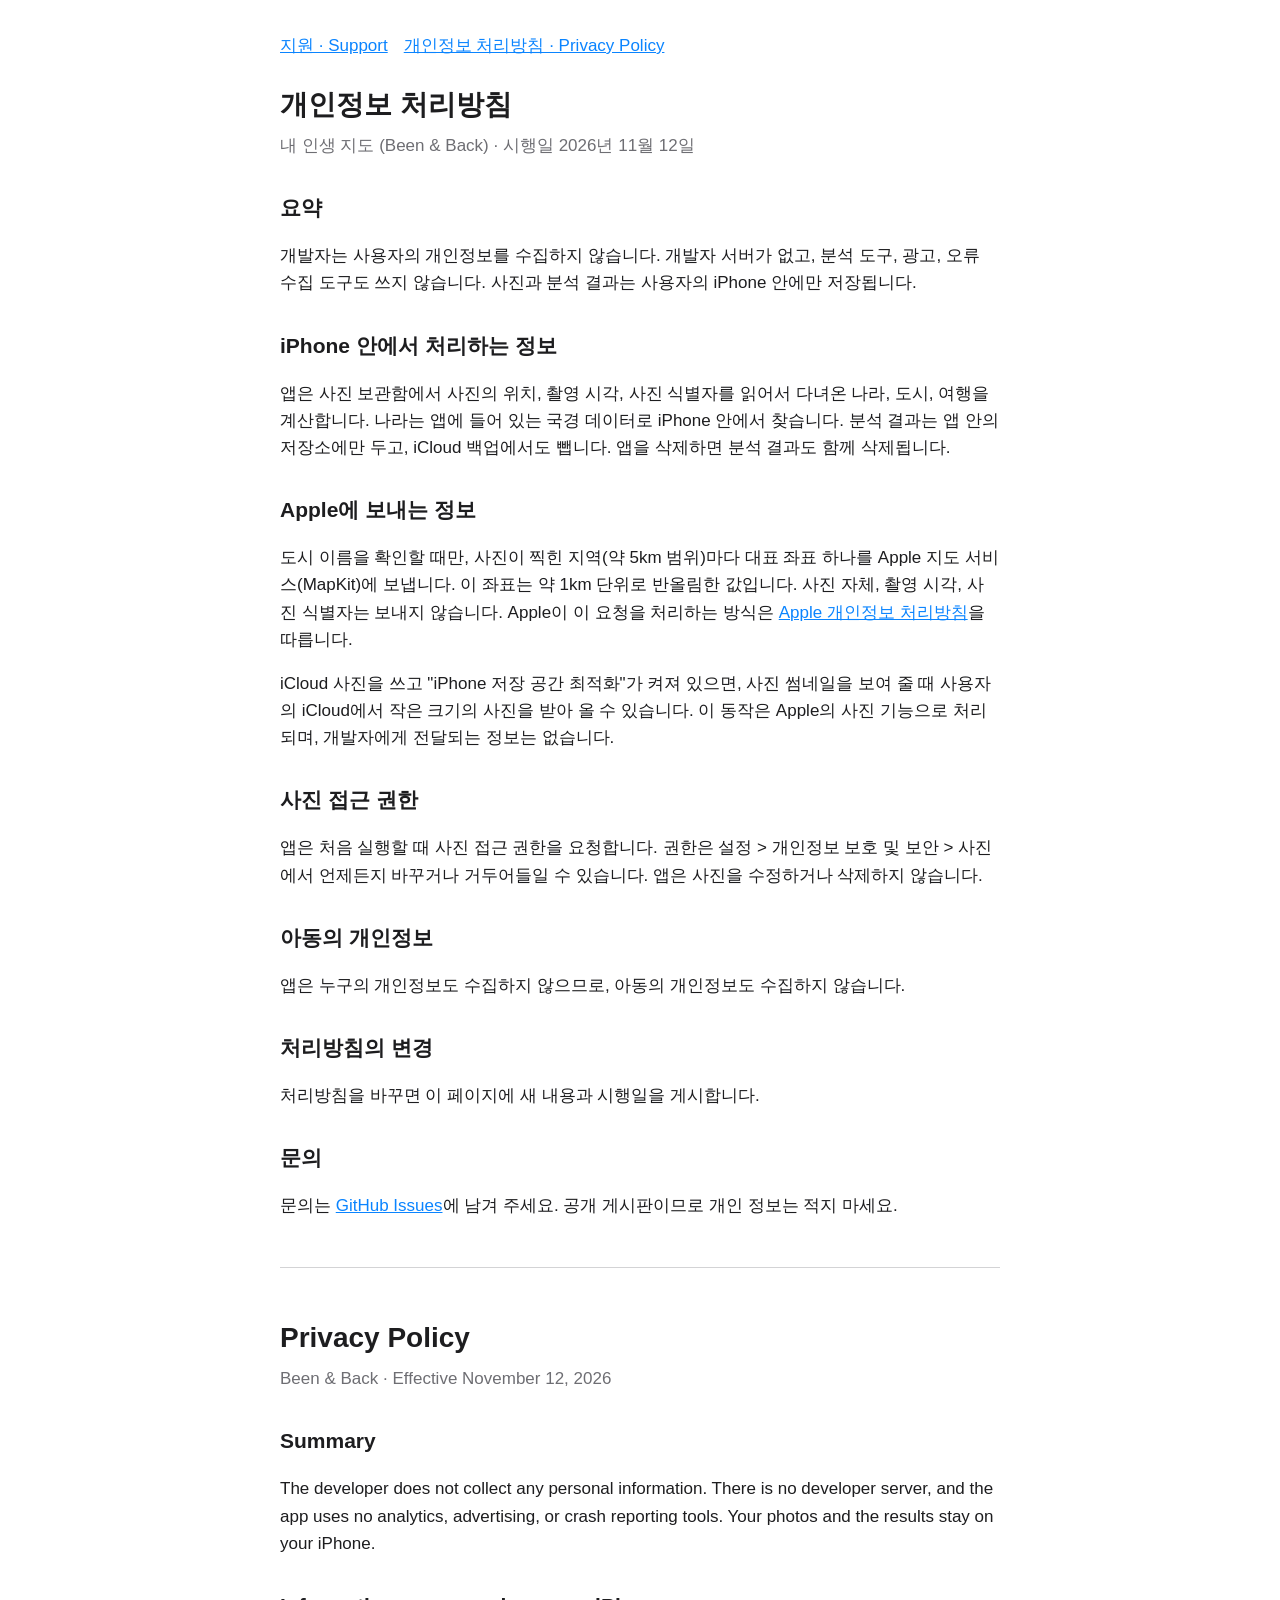
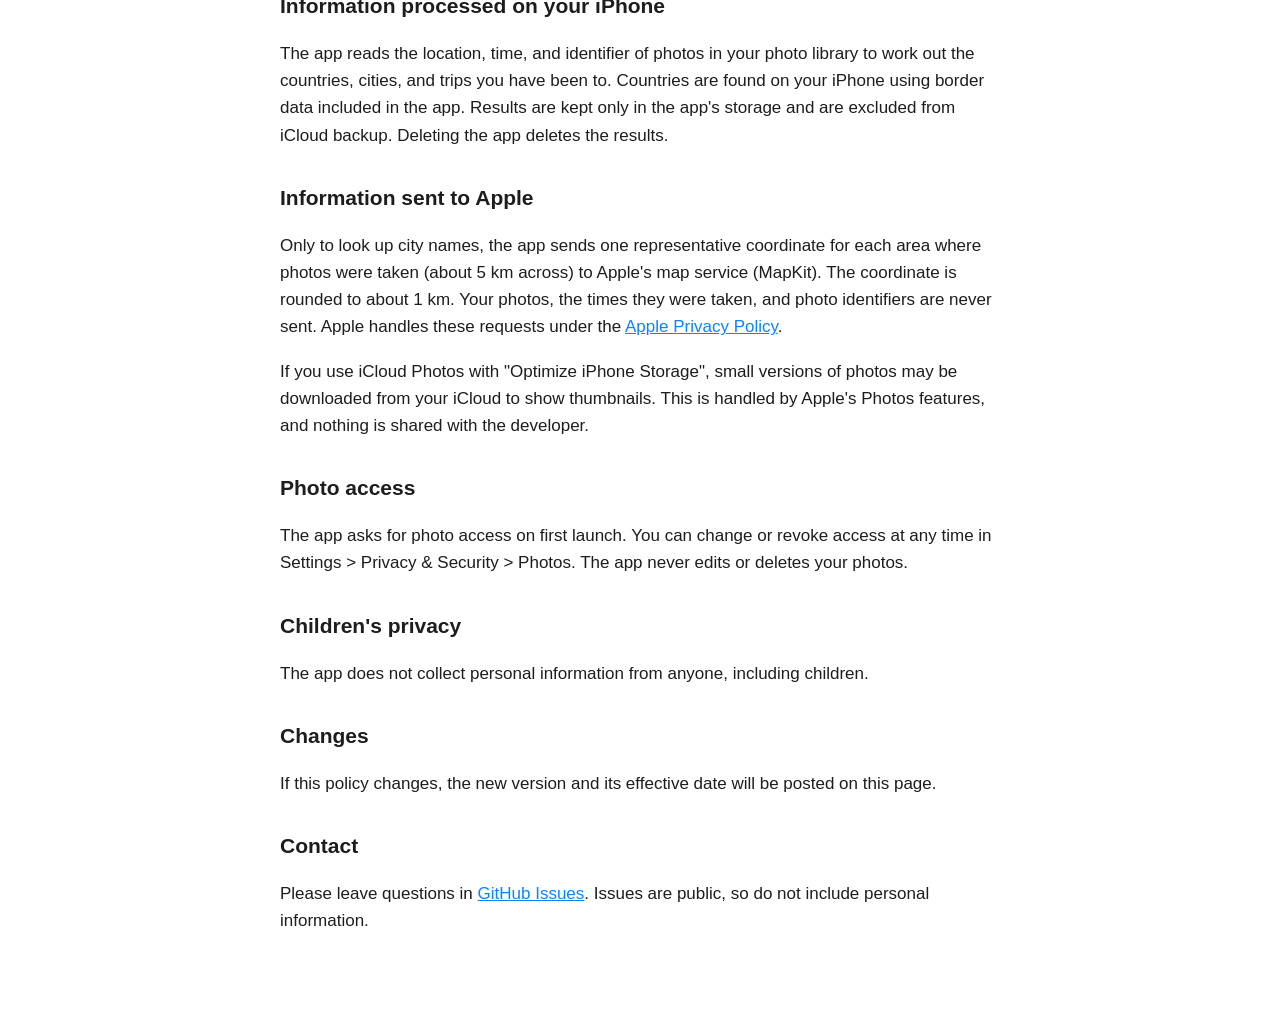
==== privacy.html @ 792a0f2b "Add support page and privacy policy Co-Authored-By: Claude Opus 5.5 <noreply@anthropic.com>" ====
<!doctype html>
<html lang="ko">
<head>
<meta charset="utf-8">
<meta name="viewport" content="width=device-width, initial-scale=1">
<title>내 인생 지도 (Been &amp; Back) 개인정보 처리방침</title>
<link rel="stylesheet" href="style.css">
</head>
<body>
<main>
<nav><a href="index.html">지원 · Support</a><a href="privacy.html">개인정보 처리방침 · Privacy Policy</a></nav>

<h1>개인정보 처리방침</h1>
<p class="meta">내 인생 지도 (Been &amp; Back) · 시행일 2026년 11월 12일</p>

<h2>요약</h2>
<p>개발자는 사용자의 개인정보를 수집하지 않습니다. 개발자 서버가 없고, 분석 도구, 광고, 오류 수집 도구도 쓰지 않습니다. 사진과 분석 결과는 사용자의 iPhone 안에만 저장됩니다.</p>

<h2>iPhone 안에서 처리하는 정보</h2>
<p>앱은 사진 보관함에서 사진의 위치, 촬영 시각, 사진 식별자를 읽어서 다녀온 나라, 도시, 여행을 계산합니다. 나라는 앱에 들어 있는 국경 데이터로 iPhone 안에서 찾습니다. 분석 결과는 앱 안의 저장소에만 두고, iCloud 백업에서도 뺍니다. 앱을 삭제하면 분석 결과도 함께 삭제됩니다.</p>

<h2>Apple에 보내는 정보</h2>
<p>도시 이름을 확인할 때만, 사진이 찍힌 지역(약 5km 범위)마다 대표 좌표 하나를 Apple 지도 서비스(MapKit)에 보냅니다. 이 좌표는 약 1km 단위로 반올림한 값입니다. 사진 자체, 촬영 시각, 사진 식별자는 보내지 않습니다. Apple이 이 요청을 처리하는 방식은 <a href="https://www.apple.com/kr/legal/privacy/">Apple 개인정보 처리방침</a>을 따릅니다.</p>
<p>iCloud 사진을 쓰고 "iPhone 저장 공간 최적화"가 켜져 있으면, 사진 썸네일을 보여 줄 때 사용자의 iCloud에서 작은 크기의 사진을 받아 올 수 있습니다. 이 동작은 Apple의 사진 기능으로 처리되며, 개발자에게 전달되는 정보는 없습니다.</p>

<h2>사진 접근 권한</h2>
<p>앱은 처음 실행할 때 사진 접근 권한을 요청합니다. 권한은 설정 &gt; 개인정보 보호 및 보안 &gt; 사진에서 언제든지 바꾸거나 거두어들일 수 있습니다. 앱은 사진을 수정하거나 삭제하지 않습니다.</p>

<h2>아동의 개인정보</h2>
<p>앱은 누구의 개인정보도 수집하지 않으므로, 아동의 개인정보도 수집하지 않습니다.</p>

<h2>처리방침의 변경</h2>
<p>처리방침을 바꾸면 이 페이지에 새 내용과 시행일을 게시합니다.</p>

<h2>문의</h2>
<p>문의는 <a href="https://github.com/wooklab/BeenAndBack-support/issues">GitHub Issues</a>에 남겨 주세요. 공개 게시판이므로 개인 정보는 적지 마세요.</p>

<hr>

<h1 lang="en">Privacy Policy</h1>
<p class="meta" lang="en">Been &amp; Back · Effective November 12, 2026</p>

<h2 lang="en">Summary</h2>
<p lang="en">The developer does not collect any personal information. There is no developer server, and the app uses no analytics, advertising, or crash reporting tools. Your photos and the results stay on your iPhone.</p>

<h2 lang="en">Information processed on your iPhone</h2>
<p lang="en">The app reads the location, time, and identifier of photos in your photo library to work out the countries, cities, and trips you have been to. Countries are found on your iPhone using border data included in the app. Results are kept only in the app's storage and are excluded from iCloud backup. Deleting the app deletes the results.</p>

<h2 lang="en">Information sent to Apple</h2>
<p lang="en">Only to look up city names, the app sends one representative coordinate for each area where photos were taken (about 5 km across) to Apple's map service (MapKit). The coordinate is rounded to about 1 km. Your photos, the times they were taken, and photo identifiers are never sent. Apple handles these requests under the <a href="https://www.apple.com/legal/privacy/">Apple Privacy Policy</a>.</p>
<p lang="en">If you use iCloud Photos with "Optimize iPhone Storage", small versions of photos may be downloaded from your iCloud to show thumbnails. This is handled by Apple's Photos features, and nothing is shared with the developer.</p>

<h2 lang="en">Photo access</h2>
<p lang="en">The app asks for photo access on first launch. You can change or revoke access at any time in Settings &gt; Privacy &amp; Security &gt; Photos. The app never edits or deletes your photos.</p>

<h2 lang="en">Children's privacy</h2>
<p lang="en">The app does not collect personal information from anyone, including children.</p>

<h2 lang="en">Changes</h2>
<p lang="en">If this policy changes, the new version and its effective date will be posted on this page.</p>

<h2 lang="en">Contact</h2>
<p lang="en">Please leave questions in <a href="https://github.com/wooklab/BeenAndBack-support/issues">GitHub Issues</a>. Issues are public, so do not include personal information.</p>
</main>
</body>
</html>
---- style.css ----
:root { color-scheme: light dark; --text: #1d1d1f; --muted: #6e6e73; --bg: #ffffff; --accent: #0a84ff; }
@media (prefers-color-scheme: dark) { :root { --text: #f5f5f7; --muted: #a1a1a6; --bg: #000000; } }
body { margin: 0; background: var(--bg); color: var(--text); font: 17px/1.6 -apple-system, BlinkMacSystemFont, "Apple SD Gothic Neo", sans-serif; }
main { max-width: 720px; margin: 0 auto; padding: 32px 16px 64px; }
h1 { font-size: 28px; margin-bottom: 4px; }
h2 { font-size: 21px; margin-top: 32px; }
p.meta { color: var(--muted); margin-top: 0; }
a { color: var(--accent); }
nav { display: flex; gap: 16px; margin-bottom: 24px; }
hr { border: none; border-top: 1px solid var(--muted); opacity: 0.3; margin: 48px 0; }
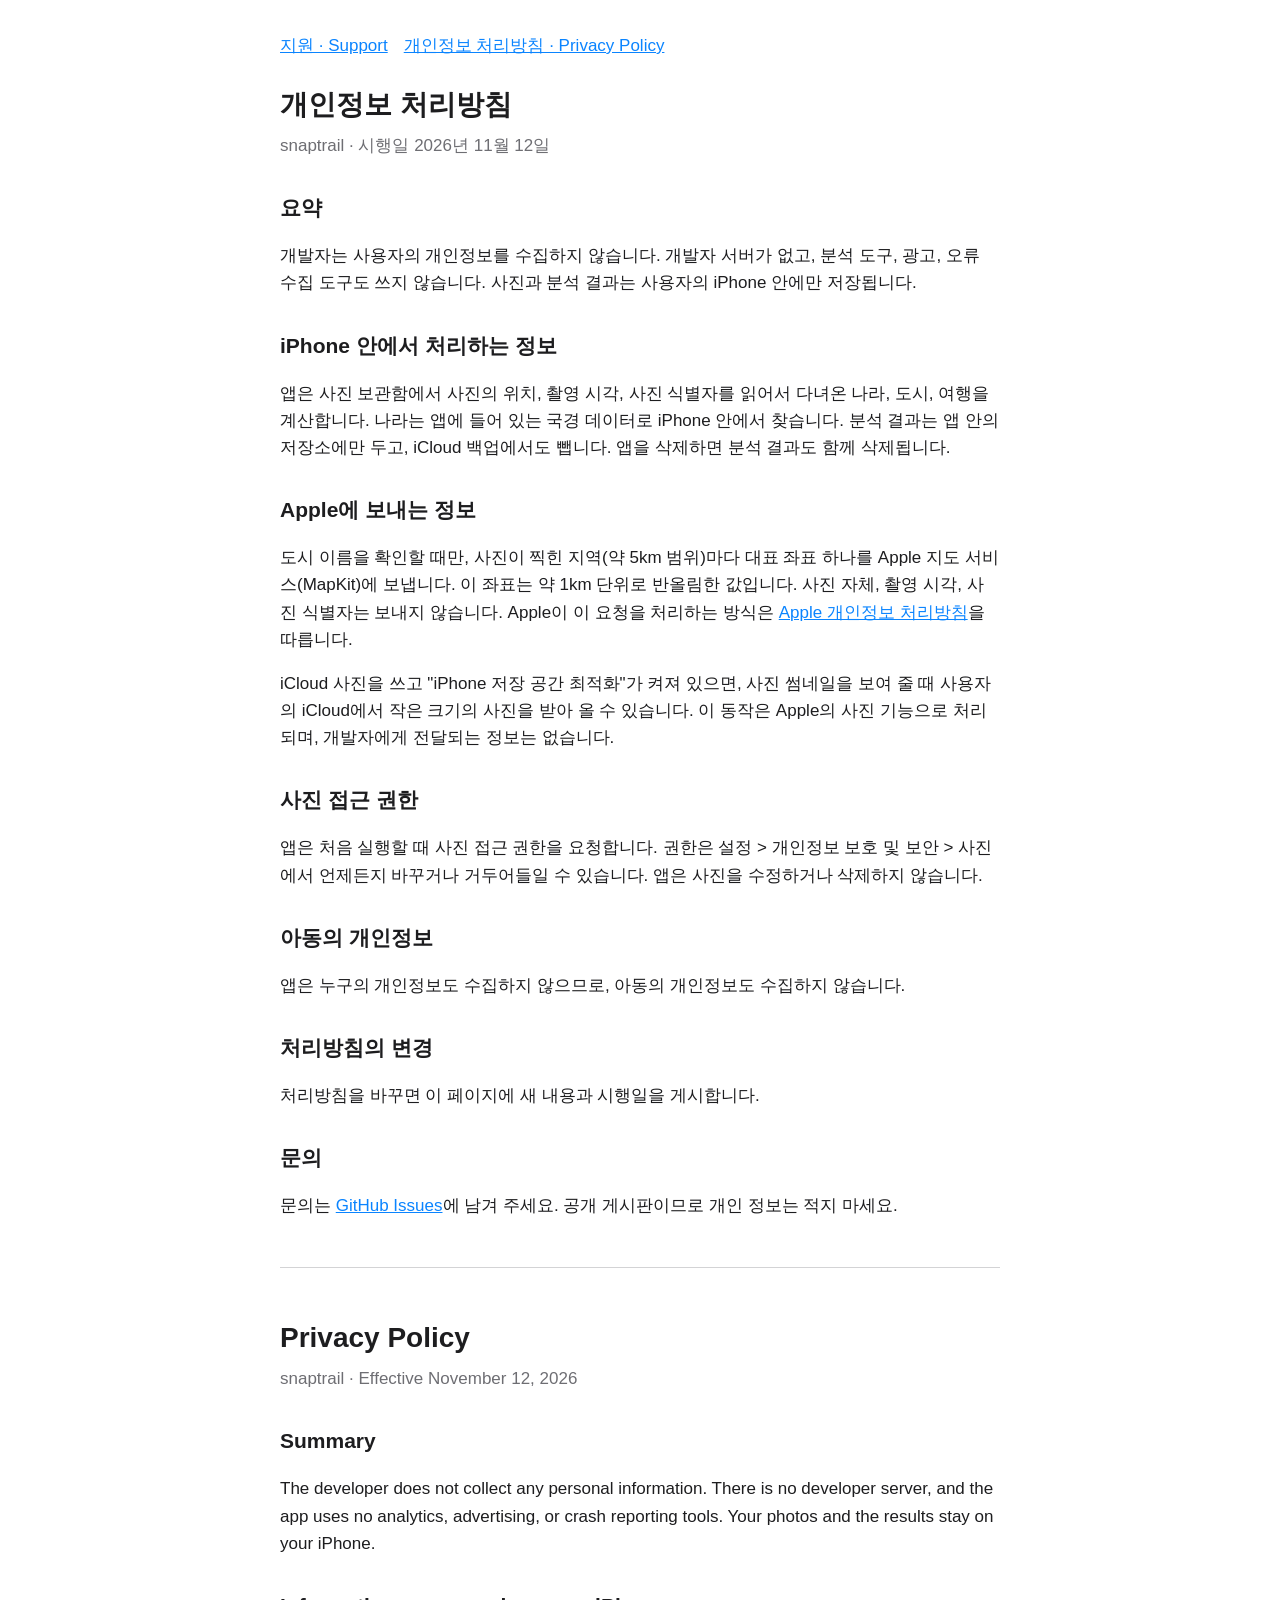
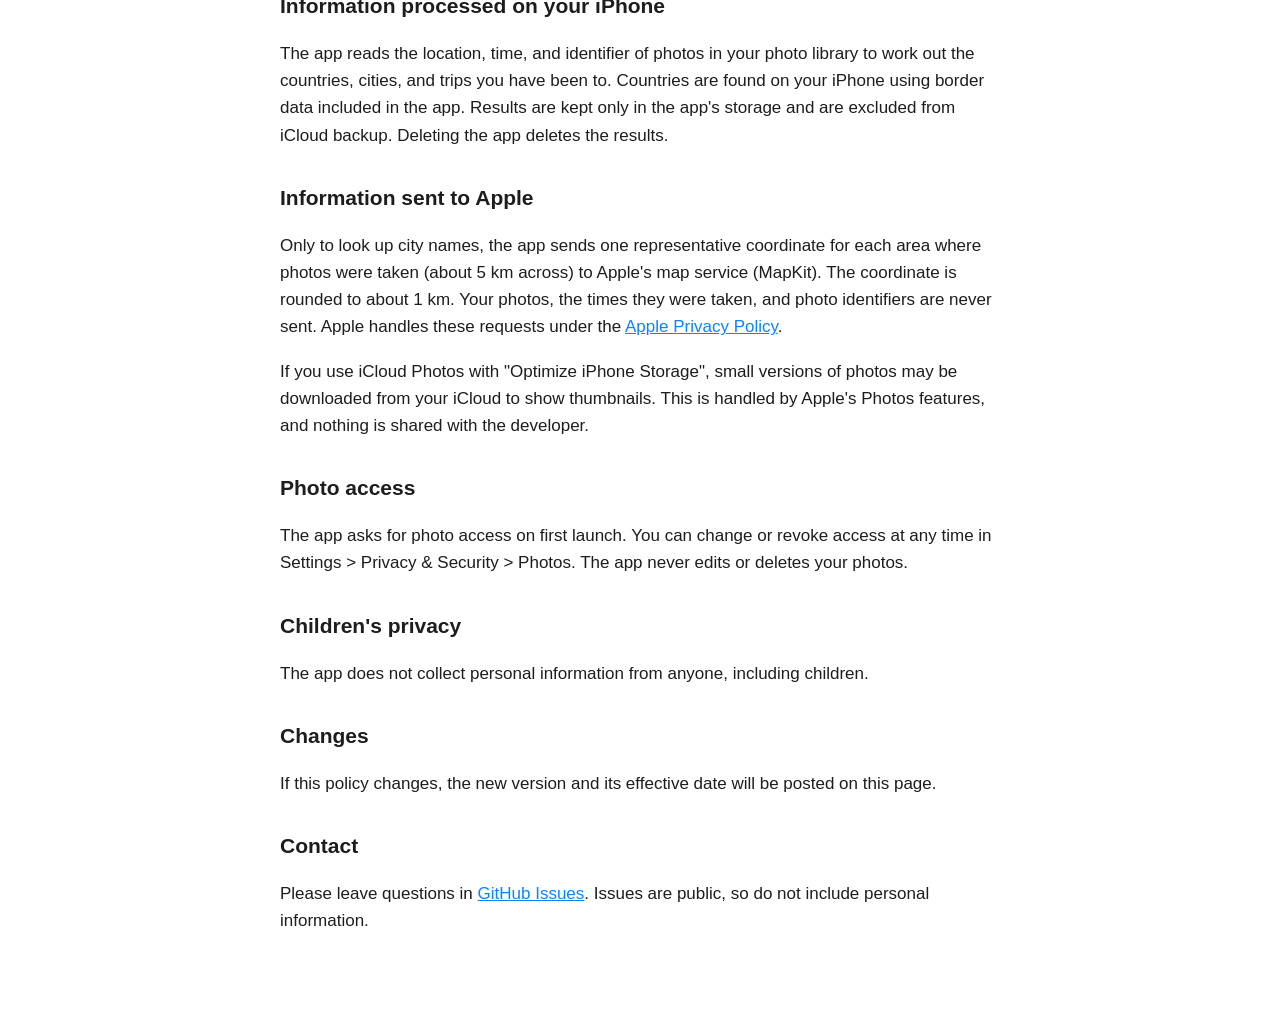
==== commit d9e84b82: "Rename the app to snaptrail Co-Authored-By: Claude Opus 5.5 <noreply@anthropic.com>" ====
--- a/privacy.html
+++ b/privacy.html
@@ -3,7 +3,7 @@
 <head>
 <meta charset="utf-8">
 <meta name="viewport" content="width=device-width, initial-scale=1">
-<title>내 인생 지도 (Been &amp; Back) 개인정보 처리방침</title>
+<title>snaptrail 개인정보 처리방침</title>
 <link rel="stylesheet" href="style.css">
 </head>
 <body>
@@ -11,7 +11,7 @@
 <nav><a href="index.html">지원 · Support</a><a href="privacy.html">개인정보 처리방침 · Privacy Policy</a></nav>
 
 <h1>개인정보 처리방침</h1>
-<p class="meta">내 인생 지도 (Been &amp; Back) · 시행일 2026년 11월 12일</p>
+<p class="meta">snaptrail · 시행일 2026년 11월 12일</p>
 
 <h2>요약</h2>
 <p>개발자는 사용자의 개인정보를 수집하지 않습니다. 개발자 서버가 없고, 분석 도구, 광고, 오류 수집 도구도 쓰지 않습니다. 사진과 분석 결과는 사용자의 iPhone 안에만 저장됩니다.</p>
@@ -38,7 +38,7 @@
 <hr>
 
 <h1 lang="en">Privacy Policy</h1>
-<p class="meta" lang="en">Been &amp; Back · Effective November 12, 2026</p>
+<p class="meta" lang="en">snaptrail · Effective November 12, 2026</p>
 
 <h2 lang="en">Summary</h2>
 <p lang="en">The developer does not collect any personal information. There is no developer server, and the app uses no analytics, advertising, or crash reporting tools. Your photos and the results stay on your iPhone.</p>
